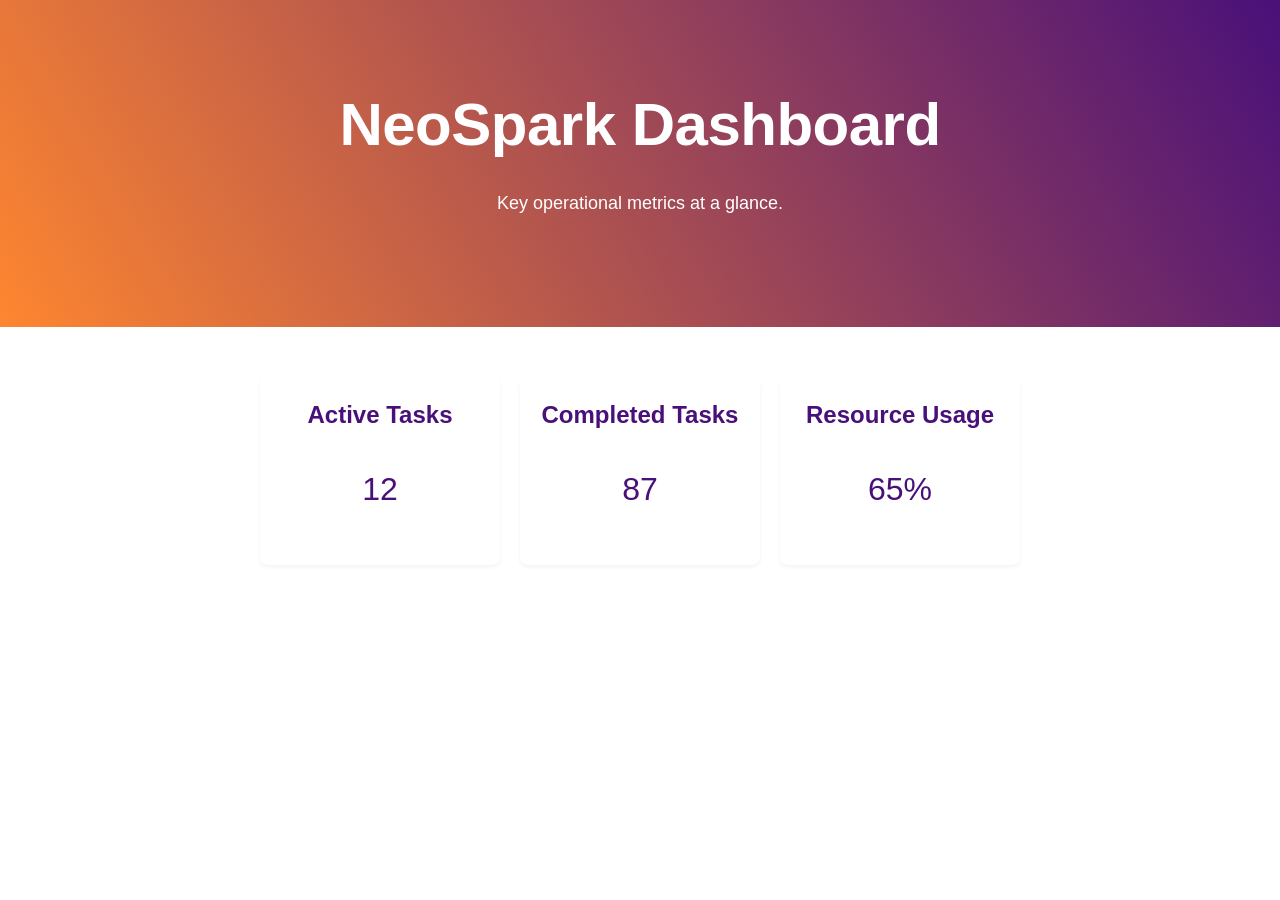
==== neospark/dashboard.html @ 9505895c "Add NeoSpark dashboard" ====
<!DOCTYPE html>
<html lang="en">
<head>
  <meta charset="UTF-8">
  <meta name="viewport" content="width=device-width, initial-scale=1.0">
  <title>NeoSpark - Dashboard</title>
  <link rel="stylesheet" href="styles.css">
</head>
<body>
  <header class="hero">
    <h1>NeoSpark Dashboard</h1>
    <p>Key operational metrics at a glance.</p>
  </header>
  <section class="dashboard">
    <div class="metric-card">
      <h2>Active Tasks</h2>
      <p class="metric">12</p>
    </div>
    <div class="metric-card">
      <h2>Completed Tasks</h2>
      <p class="metric">87</p>
    </div>
    <div class="metric-card">
      <h2>Resource Usage</h2>
      <p class="metric">65%</p>
    </div>
  </section>
</body>
</html>
---- neospark/styles.css ----
/* NeoSpark Branding Styles */

body {
  font-family: "Ethos Nova", Arial, sans-serif;
  color: #491079;
  background-color: #FFFFFF;
  margin: 0;
  line-height: 1.5;
}

.hero {
  background: linear-gradient(60deg, #FE8630, #491079);
  color: white;
  text-align: center;
  padding: 80px 20px;
}

.hero h1 {
  font-family: "Univa Nova", Arial, sans-serif;
  font-size: 60px;
  margin: 0 0 20px;
  letter-spacing: -0.5px;
}

.hero p {
  font-size: 18px;
  margin-bottom: 30px;
}

button.primary {
  background-color: #491079;
  color: #FFFFFF;
  border: none;
  padding: 15px 30px;
  border-radius: 4px;
  font-size: 16px;
  cursor: pointer;
}

button.primary:hover {
  background-color: #FE8630;
}

.features {
  display: flex;
  flex-wrap: wrap;
  justify-content: center;
  padding: 40px 20px;
}

.card {
  background-color: #FFFFFF;
  border-radius: 8px;
  box-shadow: 0 2px 4px rgba(0,0,0,0.05);
  margin: 10px;
  padding: 20px;
  max-width: 300px;
}

.card h2 {
  font-family: "Univa Nova", Arial, sans-serif;
  font-size: 32px;
  margin-top: 0;
}

.card p {
  font-size: 16px;
}

/* Splash page layout */
.splash-container {
  background: linear-gradient(60deg, #FFCB13, #491079);
  color: white;
  display: flex;
  flex-direction: column;
  align-items: center;
  justify-content: center;
  height: 100vh;
  text-align: center;
}

.splash-container h1 {
  font-family: "Univa Nova", Arial, sans-serif;
  font-size: 48px;
  margin-bottom: 20px;
  letter-spacing: -0.5px;
}

.splash-container p {
  font-size: 20px;
  margin-bottom: 40px;
}

a.primary-btn {
  background-color: #491079;
  color: #FFFFFF;
  text-decoration: none;
  padding: 15px 30px;
  border-radius: 4px;
  font-size: 16px;
  margin-right: 10px;
}

a.primary-btn:hover {
  background-color: #FE8630;
}

/* Dashboard styles */
.dashboard {
  display: flex;
  flex-wrap: wrap;
  justify-content: center;
  padding: 40px 20px;
}

.metric-card {
  background-color: #FFFFFF;
  border-radius: 8px;
  box-shadow: 0 2px 4px rgba(0,0,0,0.05);
  margin: 10px;
  padding: 20px;
  text-align: center;
  width: 200px;
}

.metric-card h2 {
  font-family: "Univa Nova", Arial, sans-serif;
  font-size: 24px;
  margin: 0 0 10px;
}

.metric {
  font-size: 32px;
  font-family: "Univa Nova", Arial, sans-serif;
  color: #491079;
}
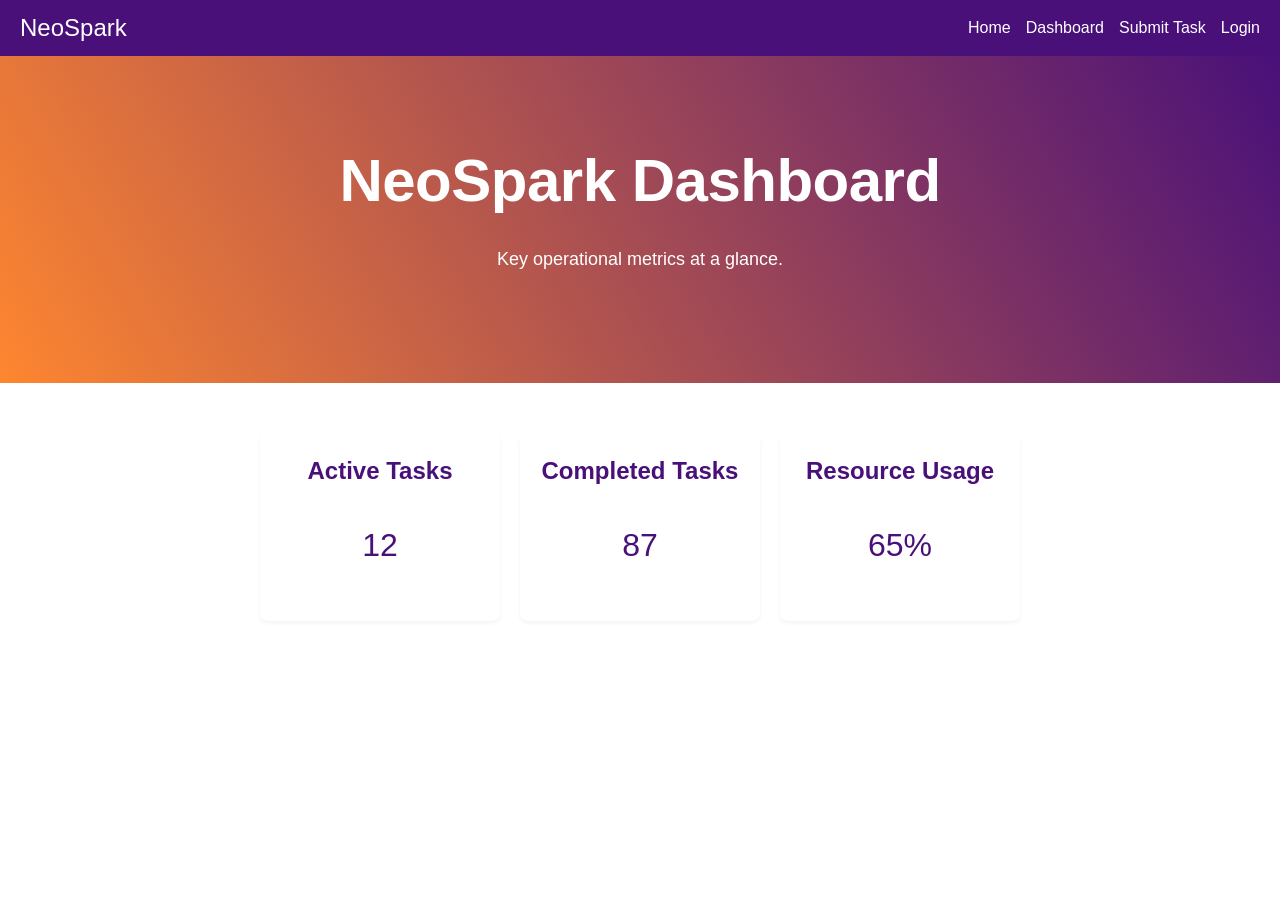
==== commit c42a30c1: "Add responsive navigation header" ====
--- a/neospark/dashboard.html
+++ b/neospark/dashboard.html
@@ -7,10 +7,21 @@
   <link rel="stylesheet" href="styles.css">
 </head>
 <body>
-  <header class="hero">
+  <header class="site-header">
+    <a href="home.html" class="logo">NeoSpark</a>
+    <button class="nav-toggle" aria-label="Toggle navigation">Menu</button>
+    <nav class="nav-links">
+      <a href="home.html">Home</a>
+      <a href="dashboard.html">Dashboard</a>
+      <a href="task_submission.html">Submit Task</a>
+      <a href="login.html">Login</a>
+    </nav>
+  </header>
+
+  <section class="hero">
     <h1>NeoSpark Dashboard</h1>
     <p>Key operational metrics at a glance.</p>
-  </header>
+  </section>
   <section class="dashboard">
     <div class="metric-card">
       <h2>Active Tasks</h2>
@@ -25,5 +36,12 @@
       <p class="metric">65%</p>
     </div>
   </section>
+  <script>
+    const toggleBtn = document.querySelector('.nav-toggle');
+    const navLinks = document.querySelector('.nav-links');
+    toggleBtn.addEventListener('click', () => {
+      navLinks.classList.toggle('active');
+    });
+  </script>
 </body>
 </html>
--- a/neospark/styles.css
+++ b/neospark/styles.css
@@ -134,3 +134,133 @@
   font-family: "Univa Nova", Arial, sans-serif;
   color: #491079;
 }
+
+/* Task submission form styles */
+.task-form {
+  max-width: 600px;
+  margin: 40px auto;
+  padding: 20px;
+}
+
+.task-form label,
+.task-form fieldset {
+  display: block;
+  margin-bottom: 20px;
+  font-size: 16px;
+}
+
+.task-form input[type="text"],
+.task-form textarea {
+  width: 100%;
+  padding: 10px;
+  border: 1px solid #ddd;
+  border-radius: 4px;
+  font-size: 14px;
+  box-sizing: border-box;
+}
+
+.task-form fieldset {
+  border: 1px solid #ddd;
+  padding: 10px 20px;
+}
+
+.task-form legend {
+  font-family: "Univa Nova", Arial, sans-serif;
+  font-size: 24px;
+  margin-bottom: 10px;
+}
+
+.task-form button {
+  display: block;
+}
+
+/* Login form styles */
+.login-form {
+  max-width: 400px;
+  margin: 40px auto;
+  padding: 20px;
+}
+
+.login-form label {
+  display: block;
+  margin-bottom: 20px;
+  font-size: 16px;
+}
+
+.login-form input[type="text"],
+.login-form input[type="password"] {
+  width: 100%;
+  padding: 10px;
+  border: 1px solid #ddd;
+  border-radius: 4px;
+  font-size: 14px;
+  box-sizing: border-box;
+}
+
+.login-form button {
+  display: block;
+}
+
+/* Responsive header styles */
+.site-header {
+  display: flex;
+  justify-content: space-between;
+  align-items: center;
+  padding: 10px 20px;
+  background-color: #491079;
+  color: white;
+}
+
+.site-header .logo {
+  font-family: "Univa Nova", Arial, sans-serif;
+  font-size: 24px;
+  text-decoration: none;
+  color: white;
+}
+
+.nav-links {
+  display: flex;
+  align-items: center;
+}
+
+.nav-links a {
+  color: white;
+  text-decoration: none;
+  margin-left: 15px;
+  font-size: 16px;
+}
+
+.nav-toggle {
+  display: none;
+  background: none;
+  border: 1px solid white;
+  color: white;
+  padding: 5px 10px;
+  font-size: 16px;
+}
+
+@media (max-width: 600px) {
+  .site-header {
+    flex-wrap: wrap;
+  }
+
+  .nav-toggle {
+    display: block;
+  }
+
+  .nav-links {
+    display: none;
+    flex-direction: column;
+    width: 100%;
+    margin-top: 10px;
+  }
+
+  .nav-links.active {
+    display: flex;
+  }
+
+  .nav-links a {
+    margin: 10px 0;
+  }
+}
+
